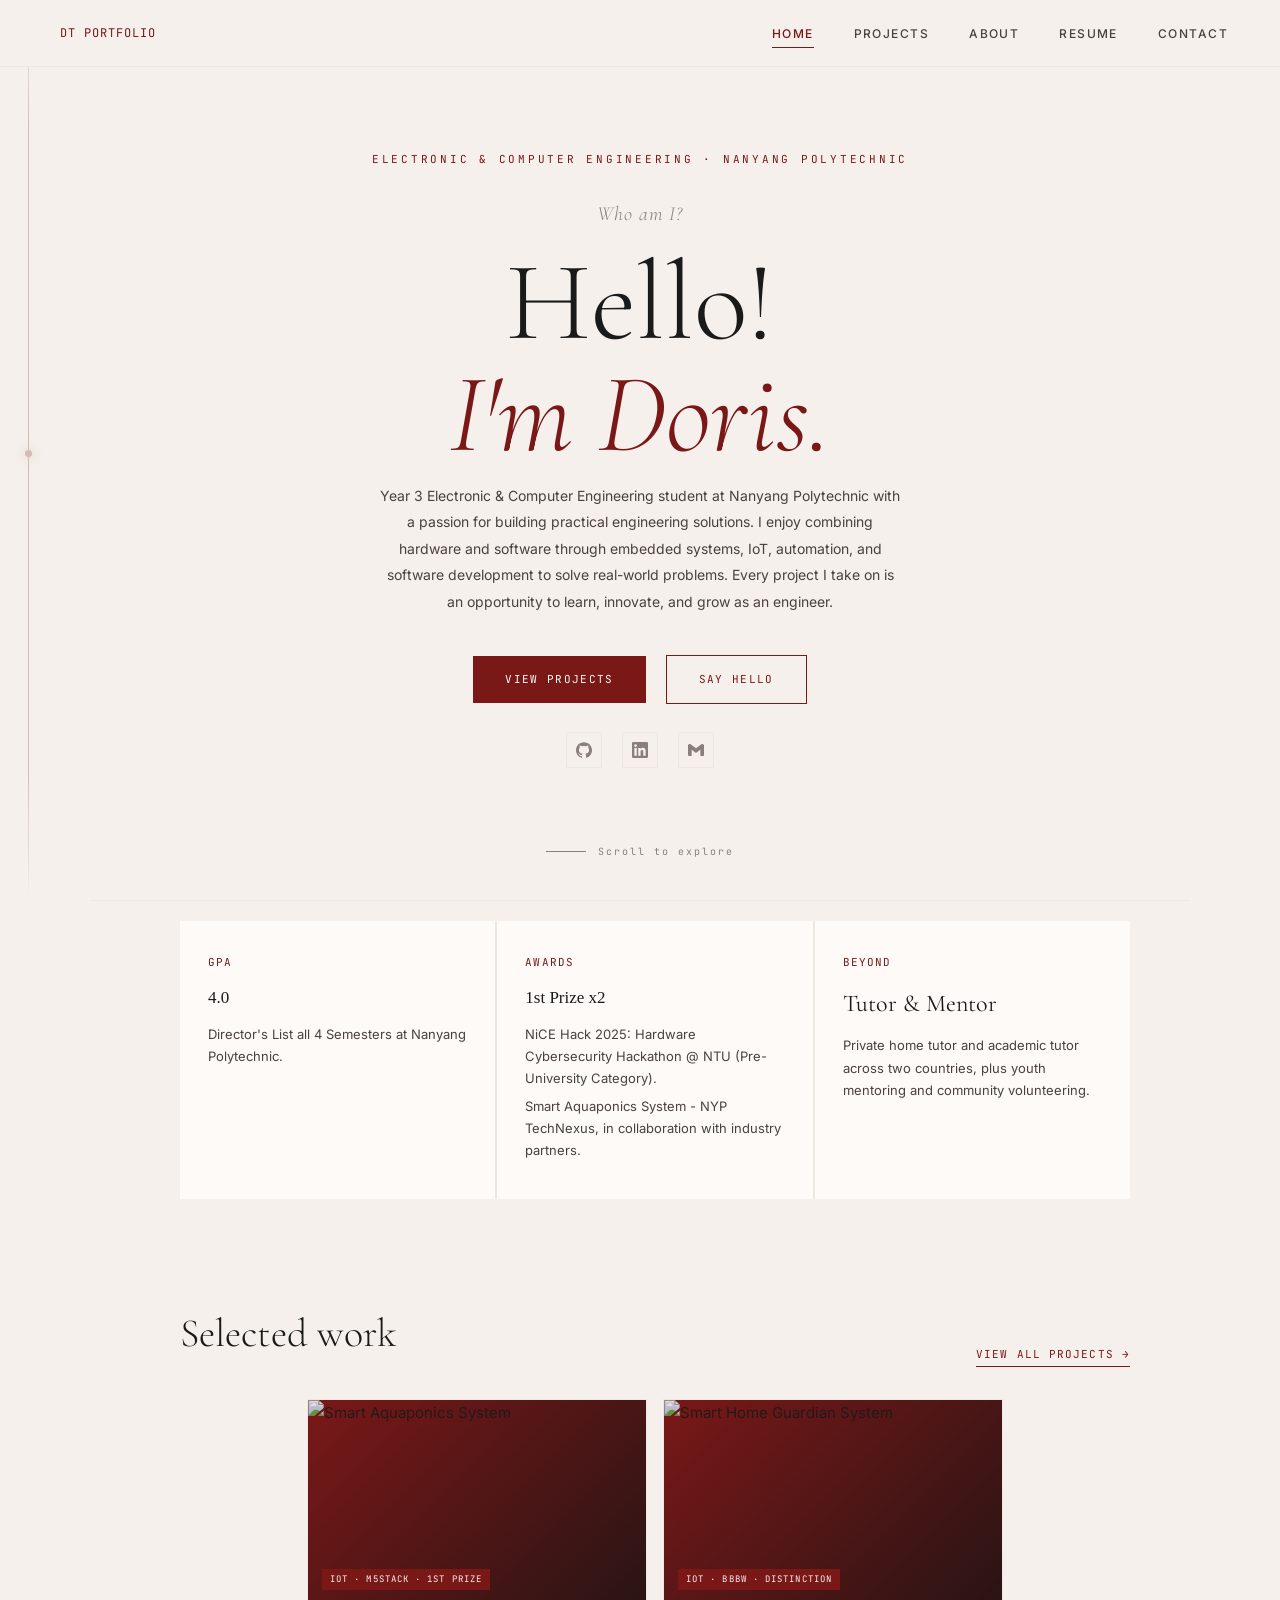
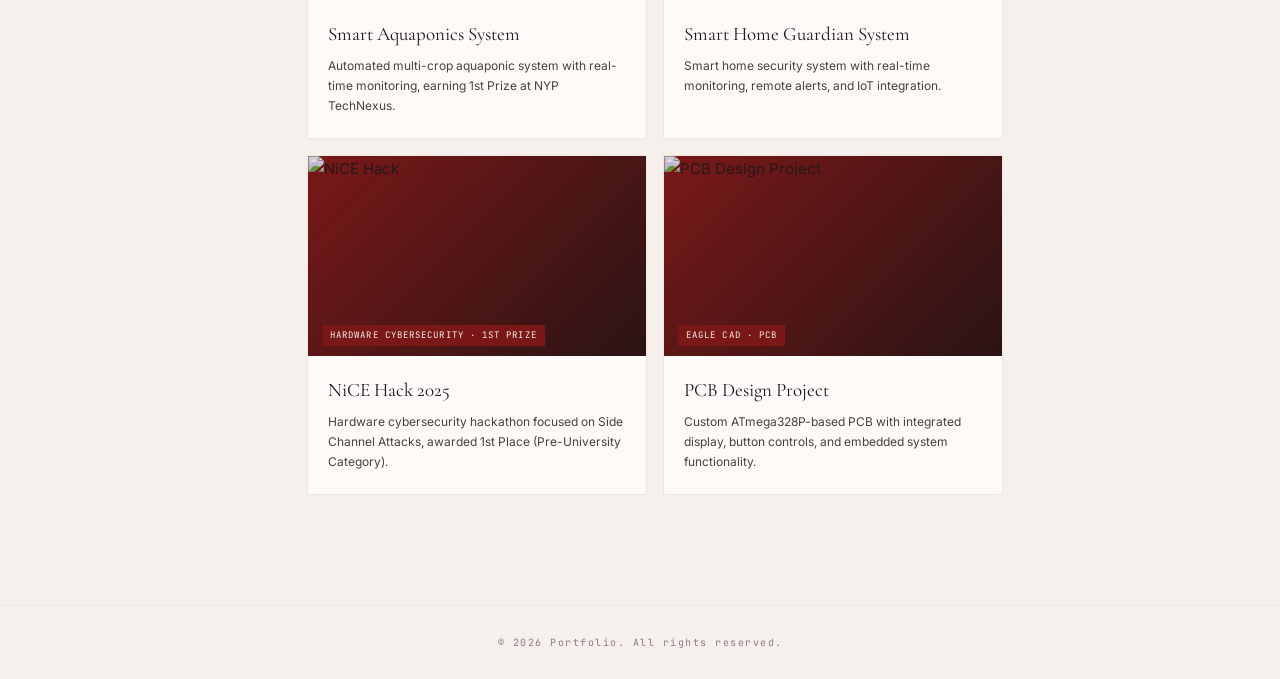
==== index.html @ 48df893a "Add project pages for Smart Home Guardian System, PCB Design Project, and Resume - Created homeguard" ====
<!DOCTYPE html>
<html lang="en">
<head>
  <meta charset="UTF-8" />
  <meta name="viewport" content="width=device-width, initial-scale=1.0" />
  <title>Doris Thadar — Electronic &amp; Computer Engineering</title>
  <meta name="description" content="Doris Thadar — Electronic & Computer Engineering student. Embedded systems, IoT, and full-stack projects." />
  <link rel="preconnect" href="https://fonts.googleapis.com" />
  <link rel="preconnect" href="https://fonts.gstatic.com" crossorigin />
  <link href="https://fonts.googleapis.com/css2?family=Cormorant+Garamond:ital,wght@0,300;0,400;0,600;1,300;1,400&family=Inter:wght@300;400;500&family=JetBrains+Mono:wght@400;500&display=swap" rel="stylesheet" />
  <link rel="stylesheet" href="css/style.css" />
  <style>
    /* HOME-SPECIFIC */
    #hero {
      min-height: 100vh;
      display: flex;
      flex-direction: column;
      justify-content: center;
      align-items: center;
      text-align: center;
      padding-top: 120px;
      padding-left: 90px;
      padding-right: 90px;
      position: relative;
      max-width: 100%;
    }
    .hero-tagline {
      font-family: var(--mono);
      font-size: 11px;
      color: var(--red);
      letter-spacing: 0.25em;
      text-transform: uppercase;
      margin-bottom: 28px;
    }
    .hero-name {
      font-family: var(--serif);
      font-size: clamp(56px, 9vw, 112px);
      font-weight: 300;
      line-height: 1.0;
      color: var(--ink);
      margin-bottom: 12px;
    }
    .hero-name em { font-style: italic; color: var(--red); }
    .hero-title {
      font-family: var(--serif);
      font-size: clamp(14px, 2vw, 20px);
      font-weight: 300;
      font-style: italic;
      color: var(--ink-muted);
      margin-bottom: 16px;
      letter-spacing: 0.05em;
    }
    .hero-bio {
      font-size: 14px;
      color: var(--ink-soft);
      max-width: 520px;
      line-height: 1.9;
      margin-bottom: 40px;
      text-align: center;
    }
    .hero-cta-row {
      display: flex;
      gap: 20px;
      align-items: center;
      flex-wrap: wrap;
      margin-bottom: 28px;
    }

    /* SOCIAL ICONS ROW */
    .hero-socials {
      display: flex;
      gap: 20px;
      align-items: center;
      margin-bottom: 2px;
    }
    .hero-socials a {
      display: flex;
      align-items: center;
      justify-content: center;
      width: 36px;
      height: 36px;
      border: 1px solid var(--cream-dark);
      color: var(--ink-muted);
      text-decoration: none;
      transition: border-color 0.2s, color 0.2s;
    }
    .hero-socials a:hover {
      border-color: var(--red);
      color: var(--red);
    }
    .hero-socials svg {
      width: 16px;
      height: 16px;
      fill: currentColor;
    }

    .hero-scroll-hint {
      position: absolute;
      bottom: 40px;
      left: 50%;
      transform: translateX(-50%);
      font-family: var(--mono);
      font-size: 10px;
      color: var(--ink-muted);
      letter-spacing: 0.2em;
      display: flex;
      align-items: center;
      gap: 12px;
      white-space: nowrap;
    }
    .hero-scroll-hint::before { content: ''; width: 40px; height: 1px; background: var(--ink-muted); }
    .hero-decor {
      position: absolute;
      right: 80px;
      top: 50%;
      transform: translateY(-50%);
      font-family: var(--mono);
      font-size: 10px;
      color: var(--red);
      opacity: 0.18;
      writing-mode: vertical-rl;
      letter-spacing: 0.3em;
      user-select: none;
    }

    /* HIGHLIGHTS STRIP */
    #highlights {
      padding: 20px 60px 100px 90px;
      max-width: 1100px;
      margin: 0 auto;
    }
    .highlights-grid {
      display: grid;
      grid-template-columns: repeat(3, 1fr);
      gap: 2px;
      background: var(--cream-dark);
    }
    .highlight-card {
      background: var(--white);
      padding: 32px 28px;
    }
    .highlight-num {
      font-family: var(--mono);
      font-size: 11px;
      color: var(--red);
      letter-spacing: 0.1em;
      margin-bottom: 12px;
    }
    .highlight-card h3 {
      font-family: var(--serif);
      font-size: 24px;
      font-weight: 400;
      margin-bottom: 10px;
    }
    .highlight-card p {
      font-size: 13px;
      color: var(--ink-soft);
      line-height: 1.7;
      margin-bottom: 6px;
    }

    /* FEATURED PROJECTS */
    #featured {
      padding: 0 60px 110px 90px;
      max-width: 1100px;
      margin: 0 auto;
    }
    .featured-head {
      display: flex;
      justify-content: space-between;
      align-items: flex-end;
      margin-bottom: 32px;
      flex-wrap: wrap;
      gap: 16px;
    }
    .featured-head h2 { font-size: clamp(28px, 4vw, 40px); }
    .view-all-link {
      font-family: var(--mono);
      font-size: 11px;
      letter-spacing: 0.1em;
      text-transform: uppercase;
      color: var(--red);
      text-decoration: none;
      border-bottom: 1px solid var(--red);
      padding-bottom: 2px;
    }
    .featured-grid {
      display: grid;
      grid-template-columns: repeat(2, 340px);
      gap: 16px;
      background: transparent;
      justify-content: center;
    }
    .featured-card {
      background: var(--white);
      text-decoration: none;
      color: var(--ink);
      display: block;
      transition: background 0.2s, transform 0.25s ease, box-shadow 0.25s ease;
      border: 1px solid var(--cream-dark);
    }
    .featured-card:hover {
      background: var(--blue-muted);
      transform: translateY(-4px);
      box-shadow: 0 8px 24px rgba(122, 24, 24, 0.10);
    }
    .featured-thumb {
      height: 200px;
      background: linear-gradient(135deg, var(--red) 0%, #2a1414 100%);
      position: relative;
      overflow: hidden;
    }
    .featured-thumb img {
      width: 100%;
      height: 100%;
      object-fit: cover;
      object-position: center;
      display: block;
      opacity: 0.85;
      transition: opacity 0.3s;
    }
    .featured-card:hover .featured-thumb img { opacity: 1; }
    .featured-thumb::after {
      content: attr(data-tag);
      position: absolute;
      bottom: 10px; left: 14px;
      font-family: var(--mono);
      font-size: 9px;
      letter-spacing: 0.12em;
      text-transform: uppercase;
      color: var(--cream);
      background: var(--red);
      padding: 3px 8px;
      opacity: 1;
    }
    .featured-body { padding: 18px 20px 22px; }
    .featured-body h3 {
      font-family: var(--serif);
      font-size: 19px;
      font-weight: 400;
      margin-bottom: 6px;
    }
    .featured-body p { font-size: 12px; color: var(--ink-soft); line-height: 1.65; }

    @media (max-width: 860px) {
      #hero { padding-left: 48px; }
      .hero-scroll-hint { left: 48px; }
      .hero-decor { display: none; }
      .highlights-grid { grid-template-columns: 1fr; }
      .featured-grid { grid-template-columns: 1fr; justify-content: unset; }
      #highlights, #featured { padding-left: 48px; padding-right: 24px; }
    }
  </style>
</head>
<body>

  <div class="circuit-spine"></div>

  <!-- NAV -->
  <nav id="navbar">
    <a href="index.html" class="nav-logo">DT PORTFOLIO</a>
    <ul class="nav-links" id="navLinks">
      <li><a href="index.html" class="active">Home</a></li>
      <li><a href="projects.html">Projects</a></li>
      <li><a href="about.html">About</a></li>
      <li><a href="resume.html">Resume</a></li>
      <li><a href="contact.html">Contact</a></li>
    </ul>
    <button class="nav-toggle" id="navToggle" aria-label="Toggle menu">
      <span></span><span></span><span></span>
    </button>
  </nav>

  <!-- HERO -->
  <section id="hero">
    <p class="hero-tagline">Electronic &amp; Computer Engineering · Nanyang Polytechnic</p>
    <p class="hero-title">Who am I?</p>
    <h1 class="hero-name">Hello!<br/><em>I'm Doris.</em></h1>
    <p class="hero-bio">
      Year 3 Electronic &amp; Computer Engineering student at Nanyang Polytechnic with a passion for building practical engineering solutions. I enjoy combining hardware and software through embedded systems, IoT, automation, and software development to solve real-world problems. Every project I take on is an opportunity to learn, innovate, and grow as an engineer.
    </p>

    <div class="hero-cta-row">
      <a href="projects.html" class="btn-primary">View Projects</a>
      <a href="contact.html" class="btn-ghost">Say Hello</a>
    </div>

    <!-- SOCIAL ICONS -->
    <div class="hero-socials">
      <!-- GitHub -->
      <a href="https://github.com/doristhadar" target="_blank" title="GitHub">
        <svg viewBox="0 0 24 24" xmlns="http://www.w3.org/2000/svg">
          <path d="M12 .297c-6.63 0-12 5.373-12 12 0 5.303 3.438 9.8 8.205 11.385.6.113.82-.258.82-.577 0-.285-.01-1.04-.015-2.04-3.338.724-4.042-1.61-4.042-1.61C4.422 18.07 3.633 17.7 3.633 17.7c-1.087-.744.084-.729.084-.729 1.205.084 1.838 1.236 1.838 1.236 1.07 1.835 2.809 1.305 3.495.998.108-.776.417-1.305.76-1.605-2.665-.3-5.466-1.332-5.466-5.93 0-1.31.465-2.38 1.235-3.22-.135-.303-.54-1.523.105-3.176 0 0 1.005-.322 3.3 1.23.96-.267 1.98-.399 3-.405 1.02.006 2.04.138 3 .405 2.28-1.552 3.285-1.23 3.285-1.23.645 1.653.24 2.873.12 3.176.765.84 1.23 1.91 1.23 3.22 0 4.61-2.805 5.625-5.475 5.92.42.36.81 1.096.81 2.22 0 1.606-.015 2.896-.015 3.286 0 .315.21.69.825.57C20.565 22.092 24 17.592 24 12.297c0-6.627-5.373-12-12-12"/>
        </svg>
      </a>
      <!-- LinkedIn -->
      <a href="https://www.linkedin.com/in/thadar-hpone-myat-9a149136b" target="_blank" title="LinkedIn">
        <svg viewBox="0 0 24 24" xmlns="http://www.w3.org/2000/svg">
          <path d="M20.447 20.452h-3.554v-5.569c0-1.328-.027-3.037-1.852-3.037-1.853 0-2.136 1.445-2.136 2.939v5.667H9.351V9h3.414v1.561h.046c.477-.9 1.637-1.85 3.37-1.85 3.601 0 4.267 2.37 4.267 5.455v6.286zM5.337 7.433a2.062 2.062 0 0 1-2.063-2.065 2.064 2.064 0 1 1 2.063 2.065zm1.782 13.019H3.555V9h3.564v11.452zM22.225 0H1.771C.792 0 0 .774 0 1.729v20.542C0 23.227.792 24 1.771 24h20.451C23.2 24 24 23.227 24 22.271V1.729C24 .774 23.2 0 22.222 0h.003z"/>
        </svg>
      </a>
      <!-- Mail -->
      <a href="mailto:thadarhpm22@gmail.com" title="Email">
        <svg viewBox="0 0 24 24" xmlns="http://www.w3.org/2000/svg">
          <path d="M24 5.457v13.909c0 .904-.732 1.636-1.636 1.636h-3.819V11.73L12 16.64l-6.545-4.91v9.273H1.636A1.636 1.636 0 0 1 0 19.366V5.457c0-2.023 2.309-3.178 3.927-1.964L5.455 4.64 12 9.548l6.545-4.91 1.528-1.145C21.69 2.28 24 3.434 24 5.457z"/>
        </svg>
      </a>
    </div>

    <p class="hero-scroll-hint">Scroll to explore</p>
    <!-- <div class="hero-decor">ECE · IOT · EMBEDDED · PCB · WEB · PYTHON · C</div> -->
  </section>

  <div class="divider"></div>

  <!-- HIGHLIGHTS -->
  <section id="highlights">
    <div class="highlights-grid">
      <div class="highlight-card">
        <div class="highlight-num">GPA</div>
        <h3 style="font-family: 'Times New Roman', Times, serif; font-size: 17px;">4.0</h3>
        <p>Director's List all 4 Semesters at Nanyang Polytechnic.</p>
      </div>
      <div class="highlight-card">
        <div class="highlight-num">AWARDS</div>
        <h3 style="font-family: 'Times New Roman', Times, serif; font-size: 17px;">1st Prize x2</h3>
        <p>NiCE Hack 2025: Hardware Cybersecurity Hackathon @ NTU (Pre-University Category).</p>
        <p>Smart Aquaponics System - NYP TechNexus, in collaboration with industry partners.</p>
      </div>
      <div class="highlight-card">
        <div class="highlight-num">BEYOND</div>
        <h3>Tutor &amp; Mentor</h3>
        <p>Private home tutor and academic tutor across two countries, plus youth mentoring and community volunteering.</p>
      </div>
    </div>
  </section>

  <!-- FEATURED PROJECTS -->
  <section id="featured">
    <div class="featured-head">
      <h2>Selected work</h2>
      <a href="projects.html" class="view-all-link">View all projects →</a>
    </div>
    <div class="featured-grid">
      <a href="projects/aquaponics.html" class="featured-card">
        <div class="featured-thumb" data-tag="IoT · M5Stack · 1st Prize">
          <img src="images/4AquaOverview.png" alt="Smart Aquaponics System" />
        </div>
        <div class="featured-body">
          <h3>Smart Aquaponics System</h3>
          <p>Automated multi-crop aquaponic system with real-time monitoring, earning 1st Prize at NYP TechNexus.</p>
        </div>
      </a>
      <a href="projects/homeguardian.html" class="featured-card">
        <div class="featured-thumb" data-tag="IoT · BBBW · Distinction">
          <img src="images/HomePrototype.png" alt="Smart Home Guardian System" />
        </div>
        <div class="featured-body">
          <h3>Smart Home Guardian System</h3>
          <p>Smart home security system with real-time monitoring, remote alerts, and IoT integration.</p>
        </div>
      </a>
      <a href="projects/hackathon.html" class="featured-card">
        <div class="featured-thumb" data-tag="Hardware Cybersecurity · 1st Prize">
          <img src="images/HackathonPrize.jpg" alt="NiCE Hack" />
        </div>
        <div class="featured-body">
          <h3>NiCE Hack 2025</h3>
          <p>Hardware cybersecurity hackathon focused on Side Channel Attacks, awarded 1st Place (Pre-University Category).</p>
        </div>
      </a>
      <a href="projects/pcb.html" class="featured-card">
        <div class="featured-thumb" data-tag="Eagle CAD · PCB">
          <img src="images/3PCBlayout.png" alt="PCB Design Project" />
        </div>
        <div class="featured-body">
          <h3>PCB Design Project</h3>
          <p>Custom ATmega328P-based PCB with integrated display, button controls, and embedded system functionality.</p>
        </div>
      </a>
    </div>
  </section>

  <footer>
    <span>© 2026 Portfolio. All rights reserved.</span>
  </footer>

  <script>
    const navbar = document.getElementById('navbar');
    window.addEventListener('scroll', () => navbar.classList.toggle('scrolled', window.scrollY > 40));

    const navToggle = document.getElementById('navToggle');
    const navLinks = document.getElementById('navLinks');
    navToggle.addEventListener('click', () => navLinks.classList.toggle('open'));

    const observer = new IntersectionObserver((entries) => {
      entries.forEach(e => {
        if (e.isIntersecting) {
          e.target.style.opacity = '1';
          e.target.style.transform = 'translateY(0)';
        }
      });
    }, { threshold: 0.1 });
    document.querySelectorAll('section').forEach(el => {
      el.style.opacity = '0';
      el.style.transform = 'translateY(24px)';
      el.style.transition = 'opacity 0.6s ease, transform 0.6s ease';
      observer.observe(el);
    });
  </script>

</body>
</html>
---- css/style.css ----
/* ============================================
   DORIS THADAR — PORTFOLIO STYLESHEET
   ============================================ */

:root {
  --red:        #7A1818;
  --red-light:  #A82020;
  --red-muted:  #C0392B22;
  --cream:      #F5F0EB;
  --cream-dark: #EDE7DF;
  --ink:        #1A1A1A;
  --ink-soft:   #4A4040;
  --ink-muted:  #8A7E7E;
  --white:      #FDFAF7;
  --blue: #2C5F8A;
  --blue-muted: #aabbc7;
  --mono:       'JetBrains Mono', monospace;
  --serif:      'Cormorant Garamond', serif;
  --sans:       'Inter', sans-serif;
}

*, *::before, *::after { box-sizing: border-box; margin: 0; padding: 0; }

html { scroll-behavior: smooth; }

body {
  background: var(--cream);
  color: var(--ink);
  font-family: var(--sans);
  font-size: 15px;
  line-height: 1.7;
  overflow-x: hidden;
}

a { color: inherit; }

/* ── CIRCUIT SPINE (signature element, every page) ── */
.circuit-spine {
  position: fixed;
  left: 28px;
  top: 0;
  bottom: 0;
  width: 1px;
  background: linear-gradient(to bottom, transparent 0%, var(--red) 15%, var(--red) 85%, transparent 100%);
  opacity: 0.25;
  z-index: 10;
  pointer-events: none;
}
.circuit-spine::before {
  content: '';
  position: absolute;
  left: -3px;
  top: 50%;
  width: 7px;
  height: 7px;
  border-radius: 50%;
  background: var(--red);
  box-shadow: 0 0 12px var(--red);
  animation: pulse 3s ease-in-out infinite;
}
@keyframes pulse {
  0%, 100% { opacity: 0.3; transform: translateY(0); }
  50% { opacity: 1; transform: translateY(20px); }
}

/* ── NAV ── */
nav {
  position: fixed;
  top: 0; left: 0; right: 0;
  z-index: 100;
  display: flex;
  align-items: center;
  justify-content: space-between;
  padding: 20px 52px 20px 60px;
  background: var(--cream);
  border-bottom: 1px solid var(--cream-dark);
  transition: box-shadow 0.3s;
}
nav.scrolled { box-shadow: 0 2px 20px rgba(122,24,24,0.08); }

.nav-logo {
  font-family: var(--mono);
  font-size: 12px;
  color: var(--red);
  letter-spacing: 0.08em;
  text-decoration: none;
}

.nav-links {
  display: flex;
  gap: 40px;
  list-style: none;
}
.nav-links a {
  font-family: var(--sans);
  font-size: 12px;
  font-weight: 500;
  letter-spacing: 0.12em;
  text-transform: uppercase;
  color: var(--ink-soft);
  text-decoration: none;
  position: relative;
  padding: 4px 0;
  transition: color 0.2s;
}
.nav-links a::after {
  content: '';
  position: absolute;
  bottom: -3px; left: 0;
  width: 0; height: 1px;
  background: var(--red);
  transition: width 0.3s;
}
.nav-links a:hover, .nav-links a.active { color: var(--red); }
.nav-links a:hover::after, .nav-links a.active::after { width: 100%; }

.nav-toggle {
  display: none;
  background: none;
  border: none;
  cursor: pointer;
  flex-direction: column;
  gap: 5px;
  padding: 4px;
}
.nav-toggle span {
  width: 22px; height: 1.5px;
  background: var(--ink);
}

/* ── SECTIONS BASE ── */
section, main.page {
  padding: 140px 60px 100px 90px;
  max-width: 1100px;
  margin: 0 auto;
}

.section-eyebrow {
  font-family: var(--mono);
  font-size: 11px;
  color: var(--red);
  letter-spacing: 0.2em;
  text-transform: uppercase;
  margin-bottom: 20px;
}

h1, h2, h3 { font-family: var(--serif); font-weight: 300; }

.page-title {
  font-size: clamp(40px, 6vw, 64px);
  color: var(--red);
  line-height: 1.1;
  margin-bottom: 16px;
}

.page-sub {
  font-size: 14px;
  color: var(--ink-muted);
  max-width: 520px;
  margin-bottom: 56px;
}

/* ── BUTTONS ── */
.btn-primary {
  font-family: var(--mono);
  font-size: 11px;
  letter-spacing: 0.12em;
  text-transform: uppercase;
  color: var(--white);
  background: var(--red);
  border: none;
  padding: 14px 32px;
  cursor: pointer;
  text-decoration: none;
  transition: background 0.2s, transform 0.2s;
  display: inline-block;
}
.btn-primary:hover { background: var(--red-light); transform: translateY(-1px); }

.btn-ghost {
  font-family: var(--mono);
  font-size: 11px;
  letter-spacing: 0.12em;
  text-transform: uppercase;
  color: var(--red);
  background: transparent;
  border: 1px solid var(--red);
  padding: 14px 32px;
  cursor: pointer;
  text-decoration: none;
  transition: all 0.2s;
  display: inline-block;
}
.btn-ghost:hover { background: var(--red-muted); transform: translateY(-1px); }

/* ── DIVIDER ── */
.divider {
  width: 100%;
  height: 1px;
  background: var(--cream-dark);
  max-width: 1100px;
  margin: 0 auto;
}

/* ── FOOTER ── */
footer {
  border-top: 1px solid var(--cream-dark);
  padding: 28px 90px;
  display: flex;
  justify-content: center; /*space-between;*/
  align-items: center;
  font-family: var(--mono);
  font-size: 10px;
  color: var(--ink-muted);
  letter-spacing: 0.15em;
  flex-wrap: wrap;
  gap: 10px;
}

/* ── RESPONSIVE NAV ── */
@media (max-width: 860px) {
  .nav-links {
    position: fixed;
    top: 64px; left: 0; right: 0;
    background: var(--cream);
    flex-direction: column;
    gap: 0;
    border-bottom: 1px solid var(--cream-dark);
    max-height: 0;
    overflow: hidden;
    transition: max-height 0.3s ease;
  }
  .nav-links.open { max-height: 400px; }
  .nav-links li { width: 100%; }
  .nav-links a {
    display: block;
    padding: 16px 28px;
    border-top: 1px solid var(--cream-dark);
  }
  .nav-toggle { display: flex; }
}

@media (max-width: 768px) {
  nav { padding: 18px 24px; }
  section, main.page { padding: 110px 24px 80px 48px; }
  .circuit-spine { left: 14px; }
  footer { flex-direction: column; padding: 24px; text-align: center; }
}

@media (prefers-reduced-motion: reduce) {
  .circuit-spine::before { animation: none; }
  * { transition: none !important; }
}

/* added */
.about-intro-row {
  display: flex;
  gap: 48px;
  align-items: flex-start;
  margin-bottom: 30px;
  /* margin-bottom: 64px; */
}
.about-intro {
  max-width: 500px;
  margin-bottom: 0;
}
.about-photo {
  flex-shrink: 0;
  width: 280px;
  height: 340px;
  object-fit: cover;
  object-position: top;
}
@media (max-width: 860px) {
  .about-photo { width: 100%; height: 240px; }
}

.memories-row {
  display: grid;
  grid-template-columns: repeat(3, 1fr);
  gap: 16px;
  margin-top: 8px;
}
.memory-item {
  display: flex;
  flex-direction: column;
  gap: 10px;
}
.memory-photo {
  width: 100%;
  aspect-ratio: 4/5;
  object-fit: cover;
  object-position: top;
}
.memory-caption {
  font-family: var(--mono);
  font-size: 10px;
  letter-spacing: 0.12em;
  text-transform: uppercase;
  color: var(--ink-muted);
  text-align: center;
}
@media (max-width: 860px) {
  .memories-row { grid-template-columns: 1fr; }
}
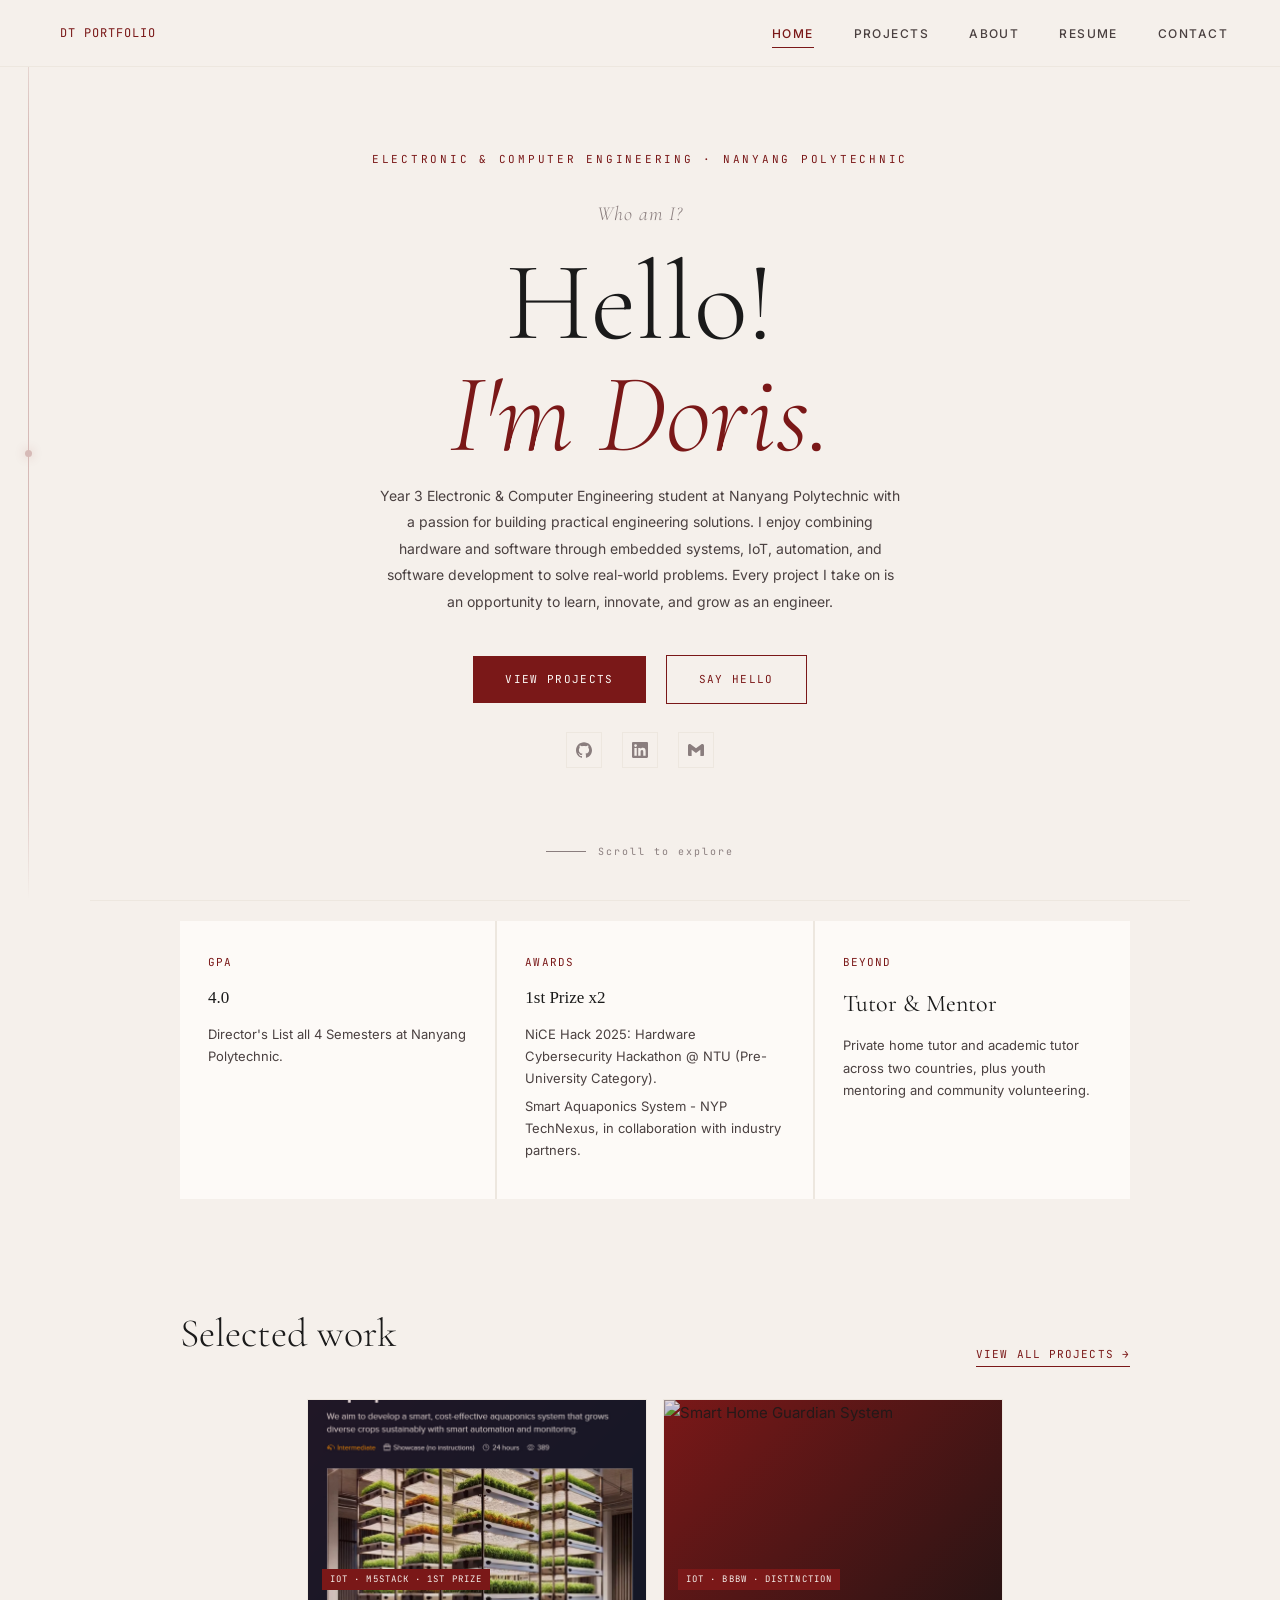
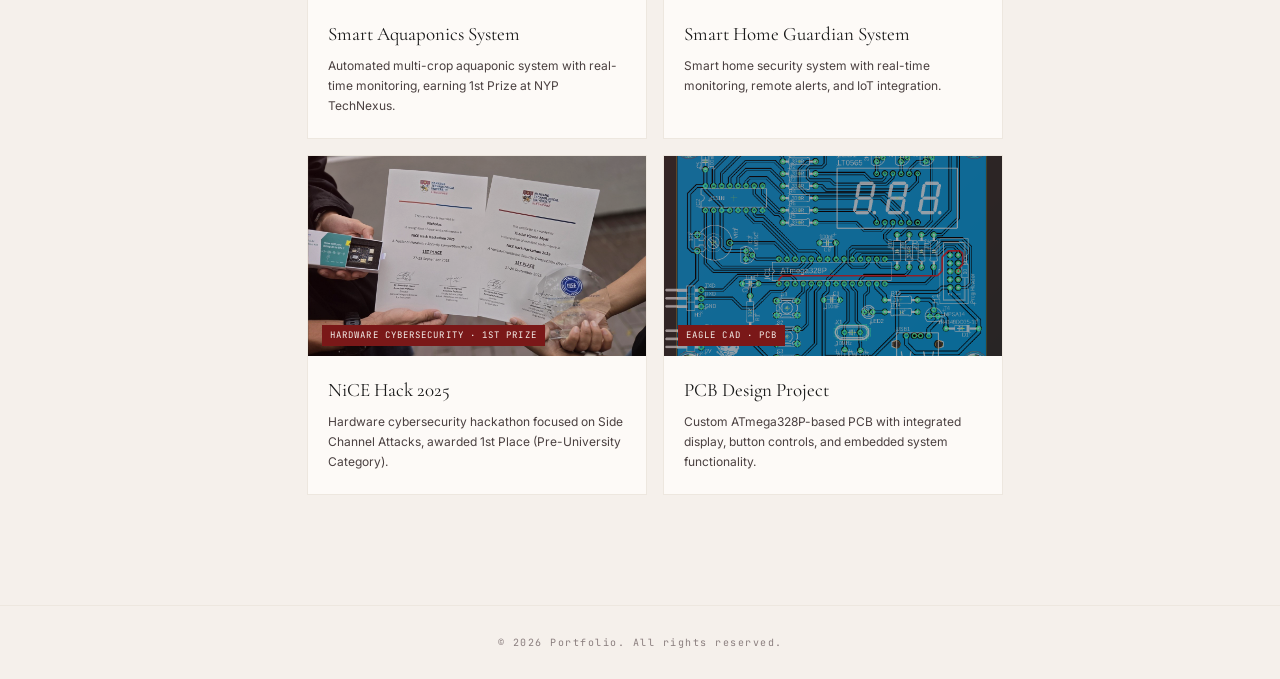
==== commit 0b7e6b85: "edited folder name" ====
--- a/index.html
+++ b/index.html
@@ -344,7 +344,7 @@
     <div class="featured-grid">
       <a href="projects/aquaponics.html" class="featured-card">
         <div class="featured-thumb" data-tag="IoT · M5Stack · 1st Prize">
-          <img src="images/4AquaOverview.png" alt="Smart Aquaponics System" />
+          <img src="Images/4AquaOverview.png" alt="Smart Aquaponics System" />
         </div>
         <div class="featured-body">
           <h3>Smart Aquaponics System</h3>
@@ -353,7 +353,7 @@
       </a>
       <a href="projects/homeguardian.html" class="featured-card">
         <div class="featured-thumb" data-tag="IoT · BBBW · Distinction">
-          <img src="images/HomePrototype.png" alt="Smart Home Guardian System" />
+          <img src="Images/HomePrototype.png" alt="Smart Home Guardian System" />
         </div>
         <div class="featured-body">
           <h3>Smart Home Guardian System</h3>
@@ -362,7 +362,7 @@
       </a>
       <a href="projects/hackathon.html" class="featured-card">
         <div class="featured-thumb" data-tag="Hardware Cybersecurity · 1st Prize">
-          <img src="images/HackathonPrize.jpg" alt="NiCE Hack" />
+          <img src="Images/HackathonPrize.jpg" alt="NiCE Hack" />
         </div>
         <div class="featured-body">
           <h3>NiCE Hack 2025</h3>
@@ -371,7 +371,7 @@
       </a>
       <a href="projects/pcb.html" class="featured-card">
         <div class="featured-thumb" data-tag="Eagle CAD · PCB">
-          <img src="images/3PCBlayout.png" alt="PCB Design Project" />
+          <img src="Images/3PCBlayout.png" alt="PCB Design Project" />
         </div>
         <div class="featured-body">
           <h3>PCB Design Project</h3>
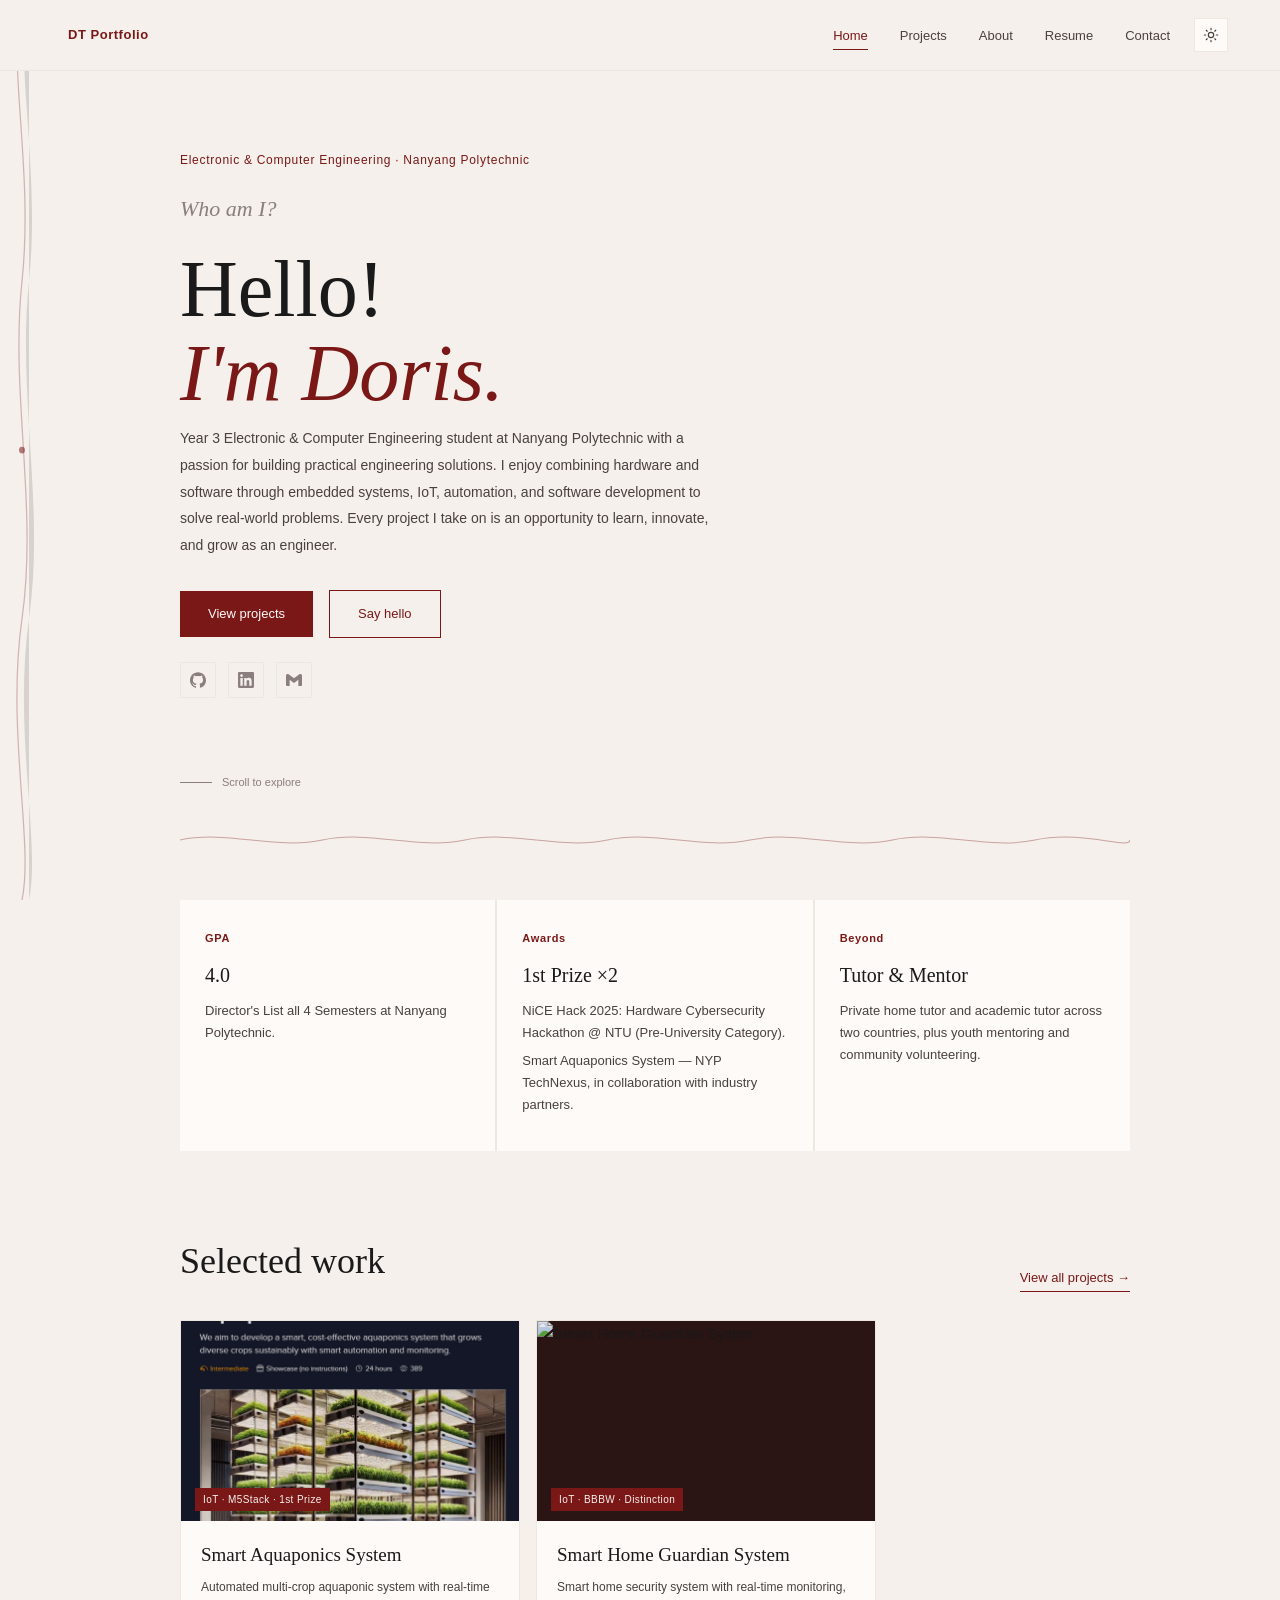
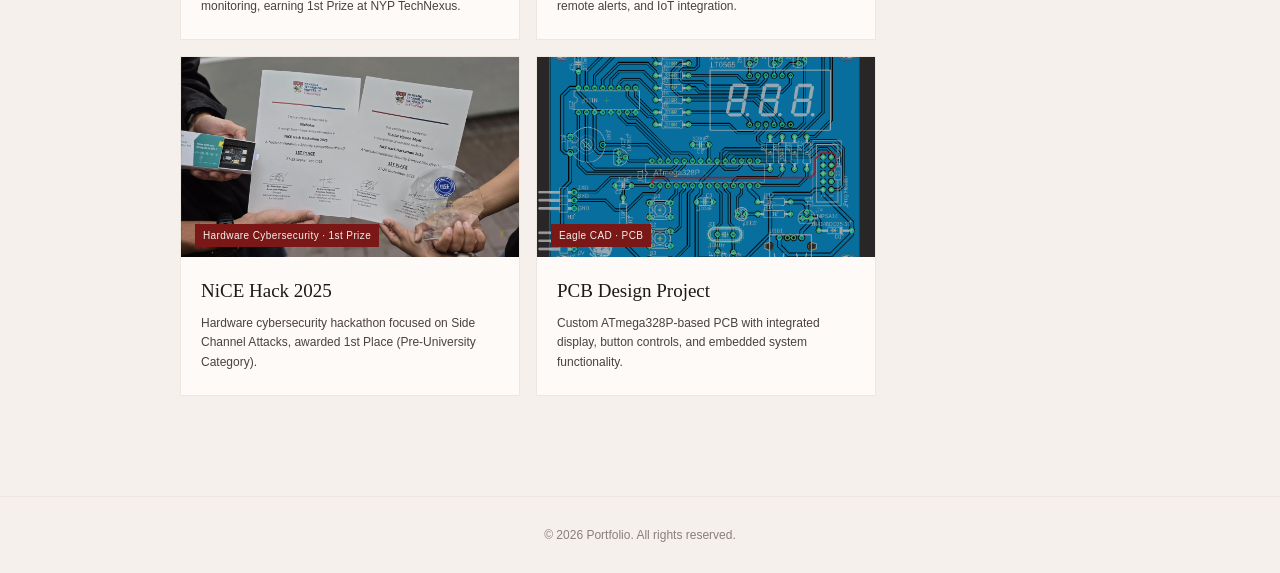
==== commit 1700fdda: "Implement theme toggle functionality and restyle portfolio layout - Added a theme toggle feature tha" ====
--- a/index.html
+++ b/index.html
@@ -2,263 +2,31 @@
 <html lang="en">
 <head>
   <meta charset="UTF-8" />
+    <script>
+    (function () {
+      var t = localStorage.getItem('theme');
+      if (!t) t = matchMedia('(prefers-color-scheme: dark)').matches ? 'dark' : 'light';
+      document.documentElement.setAttribute('data-theme', t);
+    })();
+  </script>
   <meta name="viewport" content="width=device-width, initial-scale=1.0" />
   <title>Doris Thadar — Electronic &amp; Computer Engineering</title>
   <meta name="description" content="Doris Thadar — Electronic & Computer Engineering student. Embedded systems, IoT, and full-stack projects." />
-  <link rel="preconnect" href="https://fonts.googleapis.com" />
-  <link rel="preconnect" href="https://fonts.gstatic.com" crossorigin />
-  <link href="https://fonts.googleapis.com/css2?family=Cormorant+Garamond:ital,wght@0,300;0,400;0,600;1,300;1,400&family=Inter:wght@300;400;500&family=JetBrains+Mono:wght@400;500&display=swap" rel="stylesheet" />
   <link rel="stylesheet" href="css/style.css" />
-  <style>
-    /* HOME-SPECIFIC */
-    #hero {
-      min-height: 100vh;
-      display: flex;
-      flex-direction: column;
-      justify-content: center;
-      align-items: center;
-      text-align: center;
-      padding-top: 120px;
-      padding-left: 90px;
-      padding-right: 90px;
-      position: relative;
-      max-width: 100%;
-    }
-    .hero-tagline {
-      font-family: var(--mono);
-      font-size: 11px;
-      color: var(--red);
-      letter-spacing: 0.25em;
-      text-transform: uppercase;
-      margin-bottom: 28px;
-    }
-    .hero-name {
-      font-family: var(--serif);
-      font-size: clamp(56px, 9vw, 112px);
-      font-weight: 300;
-      line-height: 1.0;
-      color: var(--ink);
-      margin-bottom: 12px;
-    }
-    .hero-name em { font-style: italic; color: var(--red); }
-    .hero-title {
-      font-family: var(--serif);
-      font-size: clamp(14px, 2vw, 20px);
-      font-weight: 300;
-      font-style: italic;
-      color: var(--ink-muted);
-      margin-bottom: 16px;
-      letter-spacing: 0.05em;
-    }
-    .hero-bio {
-      font-size: 14px;
-      color: var(--ink-soft);
-      max-width: 520px;
-      line-height: 1.9;
-      margin-bottom: 40px;
-      text-align: center;
-    }
-    .hero-cta-row {
-      display: flex;
-      gap: 20px;
-      align-items: center;
-      flex-wrap: wrap;
-      margin-bottom: 28px;
-    }
-
-    /* SOCIAL ICONS ROW */
-    .hero-socials {
-      display: flex;
-      gap: 20px;
-      align-items: center;
-      margin-bottom: 2px;
-    }
-    .hero-socials a {
-      display: flex;
-      align-items: center;
-      justify-content: center;
-      width: 36px;
-      height: 36px;
-      border: 1px solid var(--cream-dark);
-      color: var(--ink-muted);
-      text-decoration: none;
-      transition: border-color 0.2s, color 0.2s;
-    }
-    .hero-socials a:hover {
-      border-color: var(--red);
-      color: var(--red);
-    }
-    .hero-socials svg {
-      width: 16px;
-      height: 16px;
-      fill: currentColor;
-    }
-
-    .hero-scroll-hint {
-      position: absolute;
-      bottom: 40px;
-      left: 50%;
-      transform: translateX(-50%);
-      font-family: var(--mono);
-      font-size: 10px;
-      color: var(--ink-muted);
-      letter-spacing: 0.2em;
-      display: flex;
-      align-items: center;
-      gap: 12px;
-      white-space: nowrap;
-    }
-    .hero-scroll-hint::before { content: ''; width: 40px; height: 1px; background: var(--ink-muted); }
-    .hero-decor {
-      position: absolute;
-      right: 80px;
-      top: 50%;
-      transform: translateY(-50%);
-      font-family: var(--mono);
-      font-size: 10px;
-      color: var(--red);
-      opacity: 0.18;
-      writing-mode: vertical-rl;
-      letter-spacing: 0.3em;
-      user-select: none;
-    }
-
-    /* HIGHLIGHTS STRIP */
-    #highlights {
-      padding: 20px 60px 100px 90px;
-      max-width: 1100px;
-      margin: 0 auto;
-    }
-    .highlights-grid {
-      display: grid;
-      grid-template-columns: repeat(3, 1fr);
-      gap: 2px;
-      background: var(--cream-dark);
-    }
-    .highlight-card {
-      background: var(--white);
-      padding: 32px 28px;
-    }
-    .highlight-num {
-      font-family: var(--mono);
-      font-size: 11px;
-      color: var(--red);
-      letter-spacing: 0.1em;
-      margin-bottom: 12px;
-    }
-    .highlight-card h3 {
-      font-family: var(--serif);
-      font-size: 24px;
-      font-weight: 400;
-      margin-bottom: 10px;
-    }
-    .highlight-card p {
-      font-size: 13px;
-      color: var(--ink-soft);
-      line-height: 1.7;
-      margin-bottom: 6px;
-    }
-
-    /* FEATURED PROJECTS */
-    #featured {
-      padding: 0 60px 110px 90px;
-      max-width: 1100px;
-      margin: 0 auto;
-    }
-    .featured-head {
-      display: flex;
-      justify-content: space-between;
-      align-items: flex-end;
-      margin-bottom: 32px;
-      flex-wrap: wrap;
-      gap: 16px;
-    }
-    .featured-head h2 { font-size: clamp(28px, 4vw, 40px); }
-    .view-all-link {
-      font-family: var(--mono);
-      font-size: 11px;
-      letter-spacing: 0.1em;
-      text-transform: uppercase;
-      color: var(--red);
-      text-decoration: none;
-      border-bottom: 1px solid var(--red);
-      padding-bottom: 2px;
-    }
-    .featured-grid {
-      display: grid;
-      grid-template-columns: repeat(2, 340px);
-      gap: 16px;
-      background: transparent;
-      justify-content: center;
-    }
-    .featured-card {
-      background: var(--white);
-      text-decoration: none;
-      color: var(--ink);
-      display: block;
-      transition: background 0.2s, transform 0.25s ease, box-shadow 0.25s ease;
-      border: 1px solid var(--cream-dark);
-    }
-    .featured-card:hover {
-      background: var(--blue-muted);
-      transform: translateY(-4px);
-      box-shadow: 0 8px 24px rgba(122, 24, 24, 0.10);
-    }
-    .featured-thumb {
-      height: 200px;
-      background: linear-gradient(135deg, var(--red) 0%, #2a1414 100%);
-      position: relative;
-      overflow: hidden;
-    }
-    .featured-thumb img {
-      width: 100%;
-      height: 100%;
-      object-fit: cover;
-      object-position: center;
-      display: block;
-      opacity: 0.85;
-      transition: opacity 0.3s;
-    }
-    .featured-card:hover .featured-thumb img { opacity: 1; }
-    .featured-thumb::after {
-      content: attr(data-tag);
-      position: absolute;
-      bottom: 10px; left: 14px;
-      font-family: var(--mono);
-      font-size: 9px;
-      letter-spacing: 0.12em;
-      text-transform: uppercase;
-      color: var(--cream);
-      background: var(--red);
-      padding: 3px 8px;
-      opacity: 1;
-    }
-    .featured-body { padding: 18px 20px 22px; }
-    .featured-body h3 {
-      font-family: var(--serif);
-      font-size: 19px;
-      font-weight: 400;
-      margin-bottom: 6px;
-    }
-    .featured-body p { font-size: 12px; color: var(--ink-soft); line-height: 1.65; }
-
-    @media (max-width: 860px) {
-      #hero { padding-left: 48px; }
-      .hero-scroll-hint { left: 48px; }
-      .hero-decor { display: none; }
-      .highlights-grid { grid-template-columns: 1fr; }
-      .featured-grid { grid-template-columns: 1fr; justify-content: unset; }
-      #highlights, #featured { padding-left: 48px; padding-right: 24px; }
-    }
-  </style>
+  <script src="js/site.js" defer></script>
 </head>
 <body>
 
-  <div class="circuit-spine"></div>
+  <aside class="waveform-spine" aria-hidden="true">
+    <svg class="waveform-spine__svg" viewBox="0 0 48 800" preserveAspectRatio="none">
+      <path class="waveform-spine__trace--ghost" d="M26,0 C10,50 38,150 26,250 C14,350 42,450 26,550 C10,650 38,750 26,800" />
+      <path class="waveform-spine__trace" d="M22,0 C6,50 34,150 22,250 C10,350 38,450 22,550 C6,650 34,750 22,800" />
+      <circle class="waveform-spine__dot" cx="22" cy="400" r="3" />
+    </svg>
+  </aside>
 
-  <!-- NAV -->
   <nav id="navbar">
-    <a href="index.html" class="nav-logo">DT PORTFOLIO</a>
+    <a href="index.html" class="nav-logo">DT Portfolio</a>
     <ul class="nav-links" id="navLinks">
       <li><a href="index.html" class="active">Home</a></li>
       <li><a href="projects.html">Projects</a></li>
@@ -266,13 +34,23 @@
       <li><a href="resume.html">Resume</a></li>
       <li><a href="contact.html">Contact</a></li>
     </ul>
-    <button class="nav-toggle" id="navToggle" aria-label="Toggle menu">
-      <span></span><span></span><span></span>
-    </button>
+    <div class="nav-actions">
+      <button class="theme-toggle" id="themeToggle" type="button" aria-label="Toggle dark mode">
+        <svg class="theme-toggle__sun" viewBox="0 0 24 24" aria-hidden="true">
+          <circle cx="12" cy="12" r="4" />
+          <path d="M12 2v2M12 20v2M4.93 4.93l1.41 1.41M17.66 17.66l1.41 1.41M2 12h2M20 12h2M4.93 19.07l1.41-1.41M17.66 6.34l1.41-1.41" />
+        </svg>
+        <svg class="theme-toggle__moon" viewBox="0 0 24 24" aria-hidden="true">
+          <path d="M21 12.79A9 9 0 1 1 11.21 3 7 7 0 0 0 21 12.79z" />
+        </svg>
+      </button>
+      <button class="nav-toggle" id="navToggle" aria-label="Toggle menu">
+        <span></span><span></span><span></span>
+      </button>
+    </div>
   </nav>
 
-  <!-- HERO -->
-  <section id="hero">
+  <section id="hero" class="reveal">
     <p class="hero-tagline">Electronic &amp; Computer Engineering · Nanyang Polytechnic</p>
     <p class="hero-title">Who am I?</p>
     <h1 class="hero-name">Hello!<br/><em>I'm Doris.</em></h1>
@@ -281,25 +59,21 @@
     </p>
 
     <div class="hero-cta-row">
-      <a href="projects.html" class="btn-primary">View Projects</a>
-      <a href="contact.html" class="btn-ghost">Say Hello</a>
+      <a href="projects.html" class="btn-primary">View projects</a>
+      <a href="contact.html" class="btn-ghost">Say hello</a>
     </div>
 
-    <!-- SOCIAL ICONS -->
     <div class="hero-socials">
-      <!-- GitHub -->
       <a href="https://github.com/doristhadar" target="_blank" title="GitHub">
         <svg viewBox="0 0 24 24" xmlns="http://www.w3.org/2000/svg">
           <path d="M12 .297c-6.63 0-12 5.373-12 12 0 5.303 3.438 9.8 8.205 11.385.6.113.82-.258.82-.577 0-.285-.01-1.04-.015-2.04-3.338.724-4.042-1.61-4.042-1.61C4.422 18.07 3.633 17.7 3.633 17.7c-1.087-.744.084-.729.084-.729 1.205.084 1.838 1.236 1.838 1.236 1.07 1.835 2.809 1.305 3.495.998.108-.776.417-1.305.76-1.605-2.665-.3-5.466-1.332-5.466-5.93 0-1.31.465-2.38 1.235-3.22-.135-.303-.54-1.523.105-3.176 0 0 1.005-.322 3.3 1.23.96-.267 1.98-.399 3-.405 1.02.006 2.04.138 3 .405 2.28-1.552 3.285-1.23 3.285-1.23.645 1.653.24 2.873.12 3.176.765.84 1.23 1.91 1.23 3.22 0 4.61-2.805 5.625-5.475 5.92.42.36.81 1.096.81 2.22 0 1.606-.015 2.896-.015 3.286 0 .315.21.69.825.57C20.565 22.092 24 17.592 24 12.297c0-6.627-5.373-12-12-12"/>
         </svg>
       </a>
-      <!-- LinkedIn -->
       <a href="https://www.linkedin.com/in/thadar-hpone-myat-9a149136b" target="_blank" title="LinkedIn">
         <svg viewBox="0 0 24 24" xmlns="http://www.w3.org/2000/svg">
           <path d="M20.447 20.452h-3.554v-5.569c0-1.328-.027-3.037-1.852-3.037-1.853 0-2.136 1.445-2.136 2.939v5.667H9.351V9h3.414v1.561h.046c.477-.9 1.637-1.85 3.37-1.85 3.601 0 4.267 2.37 4.267 5.455v6.286zM5.337 7.433a2.062 2.062 0 0 1-2.063-2.065 2.064 2.064 0 1 1 2.063 2.065zm1.782 13.019H3.555V9h3.564v11.452zM22.225 0H1.771C.792 0 0 .774 0 1.729v20.542C0 23.227.792 24 1.771 24h20.451C23.2 24 24 23.227 24 22.271V1.729C24 .774 23.2 0 22.222 0h.003z"/>
         </svg>
       </a>
-      <!-- Mail -->
       <a href="mailto:thadarhpm22@gmail.com" title="Email">
         <svg viewBox="0 0 24 24" xmlns="http://www.w3.org/2000/svg">
           <path d="M24 5.457v13.909c0 .904-.732 1.636-1.636 1.636h-3.819V11.73L12 16.64l-6.545-4.91v9.273H1.636A1.636 1.636 0 0 1 0 19.366V5.457c0-2.023 2.309-3.178 3.927-1.964L5.455 4.64 12 9.548l6.545-4.91 1.528-1.145C21.69 2.28 24 3.434 24 5.457z"/>
@@ -308,35 +82,36 @@
     </div>
 
     <p class="hero-scroll-hint">Scroll to explore</p>
-    <!-- <div class="hero-decor">ECE · IOT · EMBEDDED · PCB · WEB · PYTHON · C</div> -->
   </section>
 
-  <div class="divider"></div>
+  <div class="waveform-divider" aria-hidden="true">
+    <svg viewBox="0 0 800 24" preserveAspectRatio="none">
+      <path fill="none" stroke="currentColor" stroke-width="1" d="M0,12 C40,2 80,22 120,12 C160,2 200,22 240,12 C280,2 320,22 360,12 C400,2 440,22 480,12 C520,2 560,22 600,12 C640,2 680,22 720,12 C760,2 800,22 800,12" />
+    </svg>
+  </div>
 
-  <!-- HIGHLIGHTS -->
-  <section id="highlights">
+  <section id="highlights" class="reveal">
     <div class="highlights-grid">
       <div class="highlight-card">
         <div class="highlight-num">GPA</div>
-        <h3 style="font-family: 'Times New Roman', Times, serif; font-size: 17px;">4.0</h3>
+        <h3>4.0</h3>
         <p>Director's List all 4 Semesters at Nanyang Polytechnic.</p>
       </div>
       <div class="highlight-card">
-        <div class="highlight-num">AWARDS</div>
-        <h3 style="font-family: 'Times New Roman', Times, serif; font-size: 17px;">1st Prize x2</h3>
+        <div class="highlight-num">Awards</div>
+        <h3>1st Prize ×2</h3>
         <p>NiCE Hack 2025: Hardware Cybersecurity Hackathon @ NTU (Pre-University Category).</p>
-        <p>Smart Aquaponics System - NYP TechNexus, in collaboration with industry partners.</p>
+        <p>Smart Aquaponics System — NYP TechNexus, in collaboration with industry partners.</p>
       </div>
       <div class="highlight-card">
-        <div class="highlight-num">BEYOND</div>
+        <div class="highlight-num">Beyond</div>
         <h3>Tutor &amp; Mentor</h3>
         <p>Private home tutor and academic tutor across two countries, plus youth mentoring and community volunteering.</p>
       </div>
     </div>
   </section>
 
-  <!-- FEATURED PROJECTS -->
-  <section id="featured">
+  <section id="featured" class="reveal">
     <div class="featured-head">
       <h2>Selected work</h2>
       <a href="projects.html" class="view-all-link">View all projects →</a>
@@ -385,29 +160,5 @@
     <span>© 2026 Portfolio. All rights reserved.</span>
   </footer>
 
-  <script>
-    const navbar = document.getElementById('navbar');
-    window.addEventListener('scroll', () => navbar.classList.toggle('scrolled', window.scrollY > 40));
-
-    const navToggle = document.getElementById('navToggle');
-    const navLinks = document.getElementById('navLinks');
-    navToggle.addEventListener('click', () => navLinks.classList.toggle('open'));
-
-    const observer = new IntersectionObserver((entries) => {
-      entries.forEach(e => {
-        if (e.isIntersecting) {
-          e.target.style.opacity = '1';
-          e.target.style.transform = 'translateY(0)';
-        }
-      });
-    }, { threshold: 0.1 });
-    document.querySelectorAll('section').forEach(el => {
-      el.style.opacity = '0';
-      el.style.transform = 'translateY(24px)';
-      el.style.transition = 'opacity 0.6s ease, transform 0.6s ease';
-      observer.observe(el);
-    });
-  </script>
-
 </body>
-</html>+</html>
--- a/css/style.css
+++ b/css/style.css
@@ -5,18 +5,34 @@
 :root {
   --red:        #7A1818;
   --red-light:  #A82020;
-  --red-muted:  #C0392B22;
+  --red-muted:  rgba(122, 24, 24, 0.12);
   --cream:      #F5F0EB;
   --cream-dark: #EDE7DF;
   --ink:        #1A1A1A;
   --ink-soft:   #4A4040;
   --ink-muted:  #8A7E7E;
   --white:      #FDFAF7;
-  --blue: #2C5F8A;
-  --blue-muted: #aabbc7;
-  --mono:       'JetBrains Mono', monospace;
-  --serif:      'Cormorant Garamond', serif;
-  --sans:       'Inter', sans-serif;
+  --sans:       Arial, Helvetica, sans-serif;
+  --serif:      "Times New Roman", Times, Georgia, serif;
+  --mono:       var(--sans);
+  --nav-shadow: rgba(122, 24, 24, 0.08);
+  --card-shadow: rgba(122, 24, 24, 0.1);
+  --resume-left-bg: #F0EAE2;
+}
+
+[data-theme="dark"] {
+  --red:        #C44A4A;
+  --red-light:  #D66A6A;
+  --red-muted:  rgba(196, 74, 74, 0.15);
+  --cream:      #1C1816;
+  --cream-dark: #2A2420;
+  --ink:        #EDE7DF;
+  --ink-soft:   #B8AEA8;
+  --ink-muted:  #7A706A;
+  --white:      #252019;
+  --nav-shadow: rgba(0, 0, 0, 0.35);
+  --card-shadow: rgba(0, 0, 0, 0.4);
+  --resume-left-bg: #201C18;
 }
 
 *, *::before, *::after { box-sizing: border-box; margin: 0; padding: 0; }
@@ -30,37 +46,53 @@
   font-size: 15px;
   line-height: 1.7;
   overflow-x: hidden;
+  transition: background 0.25s ease, color 0.25s ease;
 }
 
 a { color: inherit; }
 
-/* ── CIRCUIT SPINE (signature element, every page) ── */
-.circuit-spine {
+img { max-width: 100%; }
+
+/* ── WAVEFORM SPINE ── */
+.waveform-spine {
   position: fixed;
-  left: 28px;
+  left: 0;
   top: 0;
   bottom: 0;
-  width: 1px;
-  background: linear-gradient(to bottom, transparent 0%, var(--red) 15%, var(--red) 85%, transparent 100%);
-  opacity: 0.25;
+  width: 48px;
   z-index: 10;
   pointer-events: none;
-}
-.circuit-spine::before {
-  content: '';
-  position: absolute;
-  left: -3px;
-  top: 50%;
-  width: 7px;
-  height: 7px;
-  border-radius: 50%;
-  background: var(--red);
-  box-shadow: 0 0 12px var(--red);
-  animation: pulse 3s ease-in-out infinite;
-}
-@keyframes pulse {
-  0%, 100% { opacity: 0.3; transform: translateY(0); }
-  50% { opacity: 1; transform: translateY(20px); }
+  color: var(--red);
+}
+
+.waveform-spine__svg {
+  width: 100%;
+  height: 100%;
+  display: block;
+}
+
+.waveform-spine__trace {
+  fill: none;
+  stroke: currentColor;
+  stroke-width: 1.25;
+  opacity: 0.28;
+  vector-effect: non-scaling-stroke;
+}
+
+.waveform-spine__trace--ghost {
+  opacity: 0.12;
+  transform: translateX(3px);
+}
+
+.waveform-spine__dot {
+  fill: var(--red);
+  opacity: 0.55;
+  animation: waveform-scan 5s ease-in-out infinite;
+}
+
+@keyframes waveform-scan {
+  0%, 100% { cy: 80; opacity: 0.25; }
+  50% { cy: 720; opacity: 0.7; }
 }
 
 /* ── NAV ── */
@@ -71,38 +103,48 @@
   display: flex;
   align-items: center;
   justify-content: space-between;
-  padding: 20px 52px 20px 60px;
+  padding: 18px 52px 18px 68px;
   background: var(--cream);
   border-bottom: 1px solid var(--cream-dark);
-  transition: box-shadow 0.3s;
-}
-nav.scrolled { box-shadow: 0 2px 20px rgba(122,24,24,0.08); }
+  transition: background 0.25s ease, box-shadow 0.3s, border-color 0.25s ease;
+}
+
+nav.scrolled { box-shadow: 0 2px 20px var(--nav-shadow); }
 
 .nav-logo {
-  font-family: var(--mono);
-  font-size: 12px;
-  color: var(--red);
-  letter-spacing: 0.08em;
-  text-decoration: none;
+  font-family: var(--sans);
+  font-size: 13px;
+  font-weight: 600;
+  color: var(--red);
+  letter-spacing: 0.04em;
+  text-decoration: none;
+}
+
+.nav-actions {
+  display: flex;
+  align-items: center;
+  gap: 12px;
 }
 
 .nav-links {
   display: flex;
-  gap: 40px;
+  gap: 32px;
   list-style: none;
-}
+  margin-left: auto;
+  margin-right: 24px;
+}
+
 .nav-links a {
   font-family: var(--sans);
-  font-size: 12px;
-  font-weight: 500;
-  letter-spacing: 0.12em;
-  text-transform: uppercase;
+  font-size: 13px;
+  font-weight: 400;
   color: var(--ink-soft);
   text-decoration: none;
   position: relative;
   padding: 4px 0;
   transition: color 0.2s;
 }
+
 .nav-links a::after {
   content: '';
   position: absolute;
@@ -111,8 +153,46 @@
   background: var(--red);
   transition: width 0.3s;
 }
-.nav-links a:hover, .nav-links a.active { color: var(--red); }
-.nav-links a:hover::after, .nav-links a.active::after { width: 100%; }
+
+.nav-links a:hover,
+.nav-links a.active { color: var(--red); }
+
+.nav-links a:hover::after,
+.nav-links a.active::after { width: 100%; }
+
+.theme-toggle {
+  display: flex;
+  align-items: center;
+  justify-content: center;
+  width: 34px;
+  height: 34px;
+  padding: 0;
+  border: 1px solid var(--cream-dark);
+  background: var(--white);
+  color: var(--ink-soft);
+  cursor: pointer;
+  transition: border-color 0.2s, color 0.2s;
+}
+
+.theme-toggle:hover {
+  border-color: var(--red);
+  color: var(--red);
+}
+
+.theme-toggle svg {
+  width: 16px;
+  height: 16px;
+  fill: none;
+  stroke: currentColor;
+  stroke-width: 1.75;
+  stroke-linecap: round;
+  stroke-linejoin: round;
+}
+
+.theme-toggle__moon { display: none; }
+
+[data-theme="dark"] .theme-toggle__sun { display: none; }
+[data-theme="dark"] .theme-toggle__moon { display: block; }
 
 .nav-toggle {
   display: none;
@@ -123,75 +203,102 @@
   gap: 5px;
   padding: 4px;
 }
+
 .nav-toggle span {
   width: 22px; height: 1.5px;
   background: var(--ink);
+  transition: background 0.25s ease;
 }
 
 /* ── SECTIONS BASE ── */
 section, main.page {
-  padding: 140px 60px 100px 90px;
+  padding: 132px 60px 100px 90px;
   max-width: 1100px;
   margin: 0 auto;
 }
 
 .section-eyebrow {
-  font-family: var(--mono);
-  font-size: 11px;
-  color: var(--red);
-  letter-spacing: 0.2em;
-  text-transform: uppercase;
-  margin-bottom: 20px;
-}
-
-h1, h2, h3 { font-family: var(--serif); font-weight: 300; }
+  font-family: var(--sans);
+  font-size: 12px;
+  color: var(--red);
+  letter-spacing: 0.06em;
+  margin-bottom: 16px;
+}
+
+h1, h2, h3 { font-family: var(--serif); font-weight: 400; }
 
 .page-title {
-  font-size: clamp(40px, 6vw, 64px);
-  color: var(--red);
-  line-height: 1.1;
-  margin-bottom: 16px;
+  font-size: clamp(36px, 5.5vw, 56px);
+  color: var(--red);
+  line-height: 1.12;
+  margin-bottom: 12px;
+}
+
+.page-title::after {
+  content: '';
+  display: block;
+  width: 48px;
+  height: 2px;
+  background: var(--red);
+  opacity: 0.45;
+  margin-top: 14px;
 }
 
 .page-sub {
   font-size: 14px;
   color: var(--ink-muted);
-  max-width: 520px;
-  margin-bottom: 56px;
+  max-width: 560px;
+  margin-bottom: 48px;
+  line-height: 1.85;
+}
+
+.reveal {
+  opacity: 0;
+  transform: translateY(16px);
+  transition: opacity 0.55s ease, transform 0.55s ease;
+}
+
+.reveal.is-visible {
+  opacity: 1;
+  transform: translateY(0);
 }
 
 /* ── BUTTONS ── */
 .btn-primary {
-  font-family: var(--mono);
-  font-size: 11px;
-  letter-spacing: 0.12em;
-  text-transform: uppercase;
+  font-family: var(--sans);
+  font-size: 13px;
   color: var(--white);
   background: var(--red);
   border: none;
-  padding: 14px 32px;
+  padding: 12px 28px;
   cursor: pointer;
   text-decoration: none;
   transition: background 0.2s, transform 0.2s;
   display: inline-block;
 }
-.btn-primary:hover { background: var(--red-light); transform: translateY(-1px); }
+
+.btn-primary:hover {
+  background: var(--red-light);
+  transform: translateY(-1px);
+}
 
 .btn-ghost {
-  font-family: var(--mono);
-  font-size: 11px;
-  letter-spacing: 0.12em;
-  text-transform: uppercase;
+  font-family: var(--sans);
+  font-size: 13px;
   color: var(--red);
   background: transparent;
   border: 1px solid var(--red);
-  padding: 14px 32px;
+  padding: 12px 28px;
   cursor: pointer;
   text-decoration: none;
-  transition: all 0.2s;
+  transition: background 0.2s, transform 0.2s;
   display: inline-block;
 }
-.btn-ghost:hover { background: var(--red-muted); transform: translateY(-1px); }
+
+.btn-ghost:hover {
+  background: var(--red-muted);
+  transform: translateY(-1px);
+}
 
 /* ── DIVIDER ── */
 .divider {
@@ -202,22 +309,529 @@
   margin: 0 auto;
 }
 
+.waveform-divider {
+  max-width: 1100px;
+  margin: 0 auto;
+  padding: 0 60px 0 90px;
+  height: 24px;
+  color: var(--red);
+  opacity: 0.35;
+}
+
+.waveform-divider svg {
+  width: 100%;
+  height: 100%;
+  display: block;
+}
+
 /* ── FOOTER ── */
 footer {
   border-top: 1px solid var(--cream-dark);
   padding: 28px 90px;
   display: flex;
-  justify-content: center; /*space-between;*/
+  justify-content: center;
   align-items: center;
-  font-family: var(--mono);
-  font-size: 10px;
+  font-family: var(--sans);
+  font-size: 12px;
   color: var(--ink-muted);
-  letter-spacing: 0.15em;
   flex-wrap: wrap;
   gap: 10px;
 }
 
-/* ── RESPONSIVE NAV ── */
+/* ── HOME ── */
+#hero {
+  min-height: 92vh;
+  display: flex;
+  flex-direction: column;
+  justify-content: center;
+  align-items: flex-start;
+  text-align: left;
+  padding-top: 120px;
+  padding-left: 90px;
+  padding-right: 60px;
+  position: relative;
+  max-width: 1100px;
+  margin: 0 auto;
+}
+
+.hero-tagline {
+  font-family: var(--sans);
+  font-size: 12px;
+  color: var(--red);
+  letter-spacing: 0.06em;
+  margin-bottom: 20px;
+}
+
+.hero-name {
+  font-family: var(--serif);
+  font-size: clamp(44px, 7vw, 80px);
+  font-weight: 400;
+  line-height: 1.05;
+  color: var(--ink);
+  margin-bottom: 10px;
+}
+
+.hero-name em {
+  font-style: italic;
+  color: var(--red);
+}
+
+.hero-title {
+  font-family: var(--serif);
+  font-size: clamp(16px, 2vw, 22px);
+  font-weight: 400;
+  font-style: italic;
+  color: var(--ink-muted);
+  margin-bottom: 20px;
+}
+
+.hero-bio {
+  font-size: 14px;
+  color: var(--ink-soft);
+  max-width: 540px;
+  line-height: 1.9;
+  margin-bottom: 32px;
+}
+
+.hero-cta-row {
+  display: flex;
+  gap: 16px;
+  align-items: center;
+  flex-wrap: wrap;
+  margin-bottom: 24px;
+}
+
+.hero-socials {
+  display: flex;
+  gap: 12px;
+  align-items: center;
+}
+
+.hero-socials a {
+  display: flex;
+  align-items: center;
+  justify-content: center;
+  width: 36px;
+  height: 36px;
+  border: 1px solid var(--cream-dark);
+  color: var(--ink-muted);
+  text-decoration: none;
+  transition: border-color 0.2s, color 0.2s;
+}
+
+.hero-socials a:hover {
+  border-color: var(--red);
+  color: var(--red);
+}
+
+.hero-socials svg {
+  width: 16px;
+  height: 16px;
+  fill: currentColor;
+}
+
+.hero-scroll-hint {
+  position: absolute;
+  bottom: 36px;
+  left: 90px;
+  font-family: var(--sans);
+  font-size: 11px;
+  color: var(--ink-muted);
+  display: flex;
+  align-items: center;
+  gap: 10px;
+}
+
+.hero-scroll-hint::before {
+  content: '';
+  width: 32px;
+  height: 1px;
+  background: var(--ink-muted);
+}
+
+#highlights {
+  padding: 48px 60px 80px 90px;
+  max-width: 1100px;
+  margin: 0 auto;
+}
+
+.highlights-grid {
+  display: grid;
+  grid-template-columns: repeat(3, 1fr);
+  gap: 2px;
+  background: var(--cream-dark);
+}
+
+.highlight-card {
+  background: var(--white);
+  padding: 28px 24px;
+  border: 1px solid transparent;
+  transition: border-color 0.2s;
+}
+
+.highlight-card:hover { border-color: var(--cream-dark); }
+
+.highlight-num {
+  font-family: var(--sans);
+  font-size: 11px;
+  font-weight: 600;
+  color: var(--red);
+  letter-spacing: 0.06em;
+  margin-bottom: 10px;
+}
+
+.highlight-card h3 {
+  font-family: var(--serif);
+  font-size: 20px;
+  margin-bottom: 8px;
+}
+
+.highlight-card p {
+  font-size: 13px;
+  color: var(--ink-soft);
+  line-height: 1.7;
+  margin-bottom: 6px;
+}
+
+#featured {
+  padding: 0 60px 100px 90px;
+  max-width: 1100px;
+  margin: 0 auto;
+}
+
+.featured-head {
+  display: flex;
+  justify-content: space-between;
+  align-items: flex-end;
+  margin-bottom: 28px;
+  flex-wrap: wrap;
+  gap: 16px;
+}
+
+.featured-head h2 { font-size: clamp(26px, 3.5vw, 36px); }
+
+.view-all-link {
+  font-family: var(--sans);
+  font-size: 13px;
+  color: var(--red);
+  text-decoration: none;
+  border-bottom: 1px solid var(--red);
+  padding-bottom: 2px;
+}
+
+.featured-grid {
+  display: grid;
+  grid-template-columns: repeat(2, minmax(0, 340px));
+  gap: 16px;
+  justify-content: start;
+}
+
+.featured-card {
+  background: var(--white);
+  text-decoration: none;
+  color: var(--ink);
+  display: block;
+  transition: background 0.2s, transform 0.25s ease, box-shadow 0.25s ease, border-color 0.2s;
+  border: 1px solid var(--cream-dark);
+}
+
+.featured-card:hover {
+  background: var(--red-muted);
+  transform: translateY(-3px);
+  box-shadow: 0 8px 24px var(--card-shadow);
+  border-color: var(--red);
+}
+
+.featured-thumb {
+  height: 200px;
+  background: #2a1414;
+  position: relative;
+  overflow: hidden;
+}
+
+.featured-thumb img {
+  width: 100%;
+  height: 100%;
+  object-fit: cover;
+  object-position: center;
+  display: block;
+  opacity: 0.9;
+  transition: opacity 0.3s;
+}
+
+.featured-card:hover .featured-thumb img { opacity: 1; }
+
+.featured-thumb::after {
+  content: attr(data-tag);
+  position: absolute;
+  bottom: 10px; left: 14px;
+  font-family: var(--sans);
+  font-size: 10px;
+  letter-spacing: 0.04em;
+  color: var(--cream);
+  background: var(--red);
+  padding: 3px 8px;
+}
+
+.featured-body { padding: 18px 20px 22px; }
+
+.featured-body h3 {
+  font-family: var(--serif);
+  font-size: 19px;
+  margin-bottom: 6px;
+}
+
+.featured-body p {
+  font-size: 12px;
+  color: var(--ink-soft);
+  line-height: 1.65;
+}
+
+/* ── PROJECTS LIST ── */
+.projects-grid {
+  display: grid;
+  grid-template-columns: repeat(2, minmax(0, 420px));
+  gap: 20px;
+  justify-content: start;
+}
+
+.project-card {
+  background: var(--white);
+  text-decoration: none;
+  color: var(--ink);
+  display: block;
+  border: 1px solid var(--cream-dark);
+  transition: background 0.2s, transform 0.25s ease, box-shadow 0.25s ease, border-color 0.2s;
+}
+
+.project-card:hover {
+  background: var(--red-muted);
+  transform: translateY(-4px);
+  box-shadow: 0 10px 28px var(--card-shadow);
+  border-color: var(--red);
+}
+
+.project-thumb {
+  height: 260px;
+  background: #2a1414;
+  position: relative;
+  overflow: hidden;
+}
+
+.project-thumb img {
+  width: 100%;
+  height: 100%;
+  object-fit: cover;
+  object-position: center;
+  display: block;
+  opacity: 0.9;
+  transition: opacity 0.3s;
+}
+
+.project-card:hover .project-thumb img { opacity: 1; }
+
+.project-thumb::after {
+  content: attr(data-tag);
+  position: absolute;
+  bottom: 12px; left: 16px;
+  font-family: var(--sans);
+  font-size: 10px;
+  letter-spacing: 0.04em;
+  color: var(--cream);
+  background: var(--red);
+  padding: 4px 9px;
+}
+
+.project-thumb::before {
+  content: attr(data-num);
+  position: absolute;
+  top: 14px; right: 16px;
+  font-family: var(--sans);
+  font-size: 11px;
+  color: var(--cream);
+  opacity: 0.5;
+}
+
+.project-body { padding: 22px 24px 28px; }
+
+.project-body h3 {
+  font-family: var(--serif);
+  font-size: 22px;
+  margin-bottom: 8px;
+}
+
+.project-body p {
+  font-size: 13px;
+  color: var(--ink-soft);
+  line-height: 1.75;
+  margin-bottom: 14px;
+}
+
+.project-stack { display: flex; flex-wrap: wrap; gap: 6px; }
+
+.project-badge {
+  font-family: var(--sans);
+  font-size: 10px;
+  color: var(--red);
+  border: 1px solid var(--red);
+  padding: 3px 8px;
+  opacity: 0.8;
+}
+
+/* ── ABOUT ── */
+.about-intro-row {
+  display: flex;
+  gap: 48px;
+  align-items: flex-start;
+  margin-bottom: 30px;
+}
+
+.about-intro {
+  max-width: 560px;
+  margin-bottom: 0;
+}
+
+.about-intro p {
+  font-size: 15px;
+  color: var(--ink-soft);
+  line-height: 1.95;
+  margin-bottom: 18px;
+}
+
+.about-photo {
+  flex-shrink: 0;
+  width: 260px;
+  height: 320px;
+  object-fit: cover;
+  object-position: top;
+  border: 1px solid var(--cream-dark);
+}
+
+.about-section { margin-bottom: 64px; }
+
+.about-section-title {
+  font-size: 28px;
+  margin-bottom: 24px;
+}
+
+.hobby-grid {
+  display: grid;
+  grid-template-columns: repeat(2, 1fr);
+  gap: 2px;
+  background: var(--cream-dark);
+}
+
+.hobby-card {
+  background: var(--white);
+  padding: 28px 16px;
+  border: 1px solid transparent;
+}
+
+.hobby-card h3 { font-size: 20px; margin-bottom: 8px; }
+
+.hobby-card p {
+  font-size: 13px;
+  color: var(--ink-soft);
+  line-height: 1.8;
+}
+
+.volunteer-list { display: flex; flex-direction: column; gap: 24px; }
+
+.volunteer-item {
+  border-left: 2px solid var(--red);
+  padding-left: 18px;
+}
+
+.volunteer-item h3 { font-size: 19px; margin-bottom: 4px; }
+
+.volunteer-item .org {
+  font-family: var(--sans);
+  font-size: 11px;
+  letter-spacing: 0.04em;
+  color: var(--red);
+  margin-bottom: 8px;
+}
+
+.volunteer-item p {
+  font-size: 13px;
+  color: var(--ink-soft);
+  line-height: 1.8;
+}
+
+.testimonials-grid {
+  display: grid;
+  grid-template-columns: repeat(2, 1fr);
+  gap: 2px;
+  background: var(--cream-dark);
+}
+
+.testimonial-card {
+  background: var(--white);
+  padding: 28px 24px;
+  border: 1px solid transparent;
+}
+
+.testimonial-quote {
+  font-family: var(--sans);
+  font-size: 13px;
+  font-style: italic;
+  color: var(--ink-soft);
+  line-height: 1.7;
+  margin-bottom: 16px;
+}
+
+.testimonial-quote::before {
+  content: '\201C';
+  font-family: var(--serif);
+  font-size: 32px;
+  color: var(--red);
+  line-height: 0;
+  vertical-align: -10px;
+  margin-right: 2px;
+}
+
+.testimonial-author .name {
+  font-size: 13px;
+  font-weight: 600;
+  color: var(--ink);
+}
+
+.testimonial-author .role {
+  font-family: var(--sans);
+  font-size: 11px;
+  color: var(--ink-muted);
+  margin-top: 2px;
+}
+
+.memories-row {
+  display: grid;
+  grid-template-columns: repeat(3, 1fr);
+  gap: 16px;
+  margin-top: 8px;
+}
+
+.memory-item {
+  display: flex;
+  flex-direction: column;
+  gap: 10px;
+}
+
+.memory-photo {
+  width: 100%;
+  aspect-ratio: 4/5;
+  object-fit: cover;
+  object-position: top;
+  border: 1px solid var(--cream-dark);
+}
+
+.memory-caption {
+  font-family: var(--sans);
+  font-size: 11px;
+  color: var(--ink-muted);
+  text-align: center;
+}
+
+/* ── RESPONSIVE ── */
 @media (max-width: 860px) {
   .nav-links {
     position: fixed;
@@ -229,77 +843,403 @@
     max-height: 0;
     overflow: hidden;
     transition: max-height 0.3s ease;
+    margin: 0;
   }
+
   .nav-links.open { max-height: 400px; }
+
   .nav-links li { width: 100%; }
+
   .nav-links a {
     display: block;
     padding: 16px 28px;
     border-top: 1px solid var(--cream-dark);
   }
+
   .nav-toggle { display: flex; }
+
+  .highlights-grid,
+  .featured-grid,
+  .projects-grid,
+  .hobby-grid,
+  .testimonials-grid,
+  .memories-row { grid-template-columns: 1fr; }
+
+  .featured-grid,
+  .projects-grid { justify-content: stretch; }
+
+  .about-intro-row { flex-direction: column; }
+
+  .about-photo { width: 100%; height: 260px; }
 }
 
 @media (max-width: 768px) {
-  nav { padding: 18px 24px; }
-  section, main.page { padding: 110px 24px 80px 48px; }
-  .circuit-spine { left: 14px; }
-  footer { flex-direction: column; padding: 24px; text-align: center; }
+  nav { padding: 16px 24px 16px 48px; }
+
+  section, main.page,
+  #hero,
+  #highlights,
+  #featured { padding-left: 48px; padding-right: 24px; }
+
+  .waveform-spine { width: 28px; }
+
+  .hero-scroll-hint { left: 48px; }
+
+  footer {
+    flex-direction: column;
+    padding: 24px;
+    text-align: center;
+  }
+}
+
+/* ── CONTACT ── */
+.contact-info { display: flex; flex-direction: column; gap: 24px; }
+
+.contact-link-item { display: flex; flex-direction: column; gap: 4px; }
+
+.contact-link-item .label {
+  font-family: var(--sans);
+  font-size: 11px;
+  letter-spacing: 0.04em;
+  color: var(--red);
+}
+
+.contact-link-item a,
+.contact-link-item .contact-value {
+  font-family: var(--serif);
+  font-size: 21px;
+  color: var(--ink);
+  text-decoration: none;
+  transition: color 0.2s;
+}
+
+.contact-link-item a[href^="tel"] { font-size: 16px; }
+
+.contact-link-item a:hover { color: var(--red); }
+
+/* ── RESUME ── */
+.resume-header-row {
+  display: flex;
+  justify-content: space-between;
+  align-items: flex-end;
+  flex-wrap: wrap;
+  gap: 20px;
+  margin-bottom: 40px;
+}
+
+.resume-columns {
+  display: grid;
+  grid-template-columns: 1fr 1.6fr;
+  gap: 0;
+  border: 1px solid var(--cream-dark);
+}
+
+.resume-left {
+  background: var(--resume-left-bg);
+  padding: 32px 24px;
+  border-right: 1px solid var(--cream-dark);
+}
+
+.resume-right {
+  background: var(--white);
+  padding: 32px 32px;
+}
+
+.resume-block { margin-bottom: 32px; }
+.resume-block:last-child { margin-bottom: 0; }
+
+.resume-block h2 {
+  font-family: var(--sans);
+  font-size: 11px;
+  letter-spacing: 0.06em;
+  font-weight: 600;
+  color: var(--red);
+  margin-bottom: 12px;
+  padding-bottom: 8px;
+  border-bottom: 1px solid var(--cream-dark);
+}
+
+.contact-list { display: flex; flex-direction: column; gap: 8px; }
+
+.contact-list a,
+.contact-list span {
+  font-size: 12px;
+  color: var(--ink-soft);
+  text-decoration: none;
+  line-height: 1.5;
+}
+
+.contact-list a:hover { color: var(--red); }
+
+.skill-list { display: flex; flex-wrap: wrap; gap: 6px; }
+
+.skill-pill {
+  font-family: var(--sans);
+  font-size: 10px;
+  color: var(--ink-soft);
+  background: var(--white);
+  border: 1px solid var(--cream-dark);
+  padding: 4px 10px;
+}
+
+.skill-group { margin-bottom: 12px; }
+
+.skill-group-label {
+  font-family: var(--sans);
+  font-size: 10px;
+  color: var(--red);
+  margin-bottom: 5px;
+}
+
+.resume-timeline {
+  border-left: 1px solid var(--cream-dark);
+  padding-left: 22px;
+  margin-left: 4px;
+}
+
+.timeline-item { position: relative; padding-bottom: 24px; }
+.timeline-item:last-child { padding-bottom: 0; }
+
+.timeline-item::before {
+  content: '';
+  position: absolute;
+  left: -27px;
+  top: 6px;
+  width: 7px;
+  height: 7px;
+  border-radius: 50%;
+  background: var(--white);
+  border: 2px solid var(--red);
+}
+
+.timeline-period {
+  font-family: var(--sans);
+  font-size: 10px;
+  color: var(--red);
+  margin-bottom: 3px;
+}
+
+.timeline-item h3 {
+  font-family: var(--serif);
+  font-size: 17px;
+  margin-bottom: 1px;
+  color: var(--ink);
+}
+
+.timeline-org {
+  font-size: 12px;
+  color: var(--ink-muted);
+  margin-bottom: 8px;
+}
+
+.timeline-item ul { padding-left: 16px; }
+
+.timeline-item li {
+  font-size: 12px;
+  color: var(--ink-soft);
+  line-height: 1.75;
+  margin-bottom: 2px;
+}
+
+.achievements-list { display: flex; flex-direction: column; gap: 14px; }
+
+.achievement-item .org {
+  font-size: 13px;
+  font-weight: 600;
+  color: var(--ink);
+  margin-bottom: 4px;
+}
+
+.achievement-item ul { padding-left: 16px; margin: 0; }
+
+.achievement-item li {
+  font-size: 12px;
+  color: var(--ink-soft);
+  line-height: 1.75;
+}
+
+@media (max-width: 860px) {
+  .resume-columns { grid-template-columns: 1fr; }
+  .resume-left { border-right: none; border-bottom: 1px solid var(--cream-dark); }
+}
+
+/* ── CASE STUDIES ── */
+.back-link {
+  font-family: var(--sans);
+  font-size: 12px;
+  color: var(--ink-muted);
+  text-decoration: none;
+  display: inline-block;
+  margin-bottom: 28px;
+  transition: color 0.2s;
+}
+
+.back-link:hover { color: var(--red); }
+
+.project-meta-row {
+  display: flex;
+  gap: 32px;
+  flex-wrap: wrap;
+  margin: 32px 0 48px;
+  padding: 24px 0;
+  border-top: 1px solid var(--cream-dark);
+  border-bottom: 1px solid var(--cream-dark);
+}
+
+.meta-item .label {
+  font-family: var(--sans);
+  font-size: 11px;
+  color: var(--red);
+  margin-bottom: 4px;
+}
+
+.meta-item .value { font-size: 14px; color: var(--ink-soft); }
+
+.project-hero-img {
+  width: 100%;
+  height: 380px;
+  object-fit: cover;
+  object-position: center;
+  display: block;
+  margin-bottom: 48px;
+  border: 1px solid var(--cream-dark);
+}
+
+.project-body-text {
+  max-width: 680px;
+  margin-bottom: 48px;
+}
+
+.project-body-text h2 {
+  font-size: 26px;
+  margin: 36px 0 14px;
+}
+
+.project-body-text h2:first-child { margin-top: 0; }
+
+.project-body-text p {
+  font-size: 14px;
+  color: var(--ink-soft);
+  line-height: 1.9;
+  margin-bottom: 14px;
+}
+
+.project-body-text a {
+  color: var(--red);
+  text-decoration: none;
+  border-bottom: 1px solid var(--red);
+  padding-bottom: 1px;
+}
+
+.project-body-text a:hover { opacity: 0.75; }
+
+.img-grid {
+  display: flex;
+  flex-direction: column;
+  gap: 12px;
+  margin-bottom: 48px;
+}
+
+.img-grid .proto,
+.img-grid .block,
+.img-grid .side {
+  width: 100%;
+  height: auto;
+  display: block;
+  border: 1px solid var(--cream-dark);
+}
+
+.img-grid .bottom-row {
+  display: grid;
+  grid-template-columns: 1fr 1fr;
+  gap: 12px;
+}
+
+.img-grid .side-col {
+  display: flex;
+  flex-direction: column;
+  gap: 12px;
+}
+
+.stack-row {
+  display: flex;
+  flex-wrap: wrap;
+  gap: 8px;
+  margin-bottom: 48px;
+}
+
+.project-links {
+  display: flex;
+  gap: 14px;
+  flex-wrap: wrap;
+  margin-bottom: 48px;
+}
+
+.youtube-section { margin-bottom: 48px; }
+
+.youtube-section h2 {
+  font-family: var(--serif);
+  font-size: 26px;
+  margin-bottom: 16px;
+}
+
+.youtube-thumb-link {
+  display: block;
+  max-width: 720px;
+  position: relative;
+  text-decoration: none;
+}
+
+.youtube-thumb-img {
+  width: 100%;
+  height: auto;
+  display: block;
+  border: 1px solid var(--cream-dark);
+}
+
+.youtube-play-btn {
+  position: absolute;
+  bottom: 14px;
+  left: 14px;
+  background: var(--red);
+  color: var(--white);
+  font-family: var(--sans);
+  font-size: 12px;
+  padding: 8px 16px;
+  transition: background 0.2s;
+}
+
+.youtube-thumb-link:hover .youtube-play-btn { background: var(--red-light); }
+
+.project-nav-footer {
+  display: flex;
+  justify-content: space-between;
+  padding-top: 32px;
+  border-top: 1px solid var(--cream-dark);
+  font-family: var(--sans);
+  font-size: 12px;
+}
+
+.project-nav-footer a {
+  color: var(--red);
+  text-decoration: none;
+}
+
+.project-nav-footer a:hover { text-decoration: underline; }
+
+@media (max-width: 700px) {
+  .img-grid .bottom-row { grid-template-columns: 1fr; }
+  .project-hero-img { height: 220px; }
 }
 
 @media (prefers-reduced-motion: reduce) {
-  .circuit-spine::before { animation: none; }
+  .waveform-spine__dot { animation: none; }
+
+  .reveal {
+    opacity: 1;
+    transform: none;
+    transition: none;
+  }
+
   * { transition: none !important; }
 }
-
-/* added */
-.about-intro-row {
-  display: flex;
-  gap: 48px;
-  align-items: flex-start;
-  margin-bottom: 30px;
-  /* margin-bottom: 64px; */
-}
-.about-intro {
-  max-width: 500px;
-  margin-bottom: 0;
-}
-.about-photo {
-  flex-shrink: 0;
-  width: 280px;
-  height: 340px;
-  object-fit: cover;
-  object-position: top;
-}
-@media (max-width: 860px) {
-  .about-photo { width: 100%; height: 240px; }
-}
-
-.memories-row {
-  display: grid;
-  grid-template-columns: repeat(3, 1fr);
-  gap: 16px;
-  margin-top: 8px;
-}
-.memory-item {
-  display: flex;
-  flex-direction: column;
-  gap: 10px;
-}
-.memory-photo {
-  width: 100%;
-  aspect-ratio: 4/5;
-  object-fit: cover;
-  object-position: top;
-}
-.memory-caption {
-  font-family: var(--mono);
-  font-size: 10px;
-  letter-spacing: 0.12em;
-  text-transform: uppercase;
-  color: var(--ink-muted);
-  text-align: center;
-}
-@media (max-width: 860px) {
-  .memories-row { grid-template-columns: 1fr; }
-}
